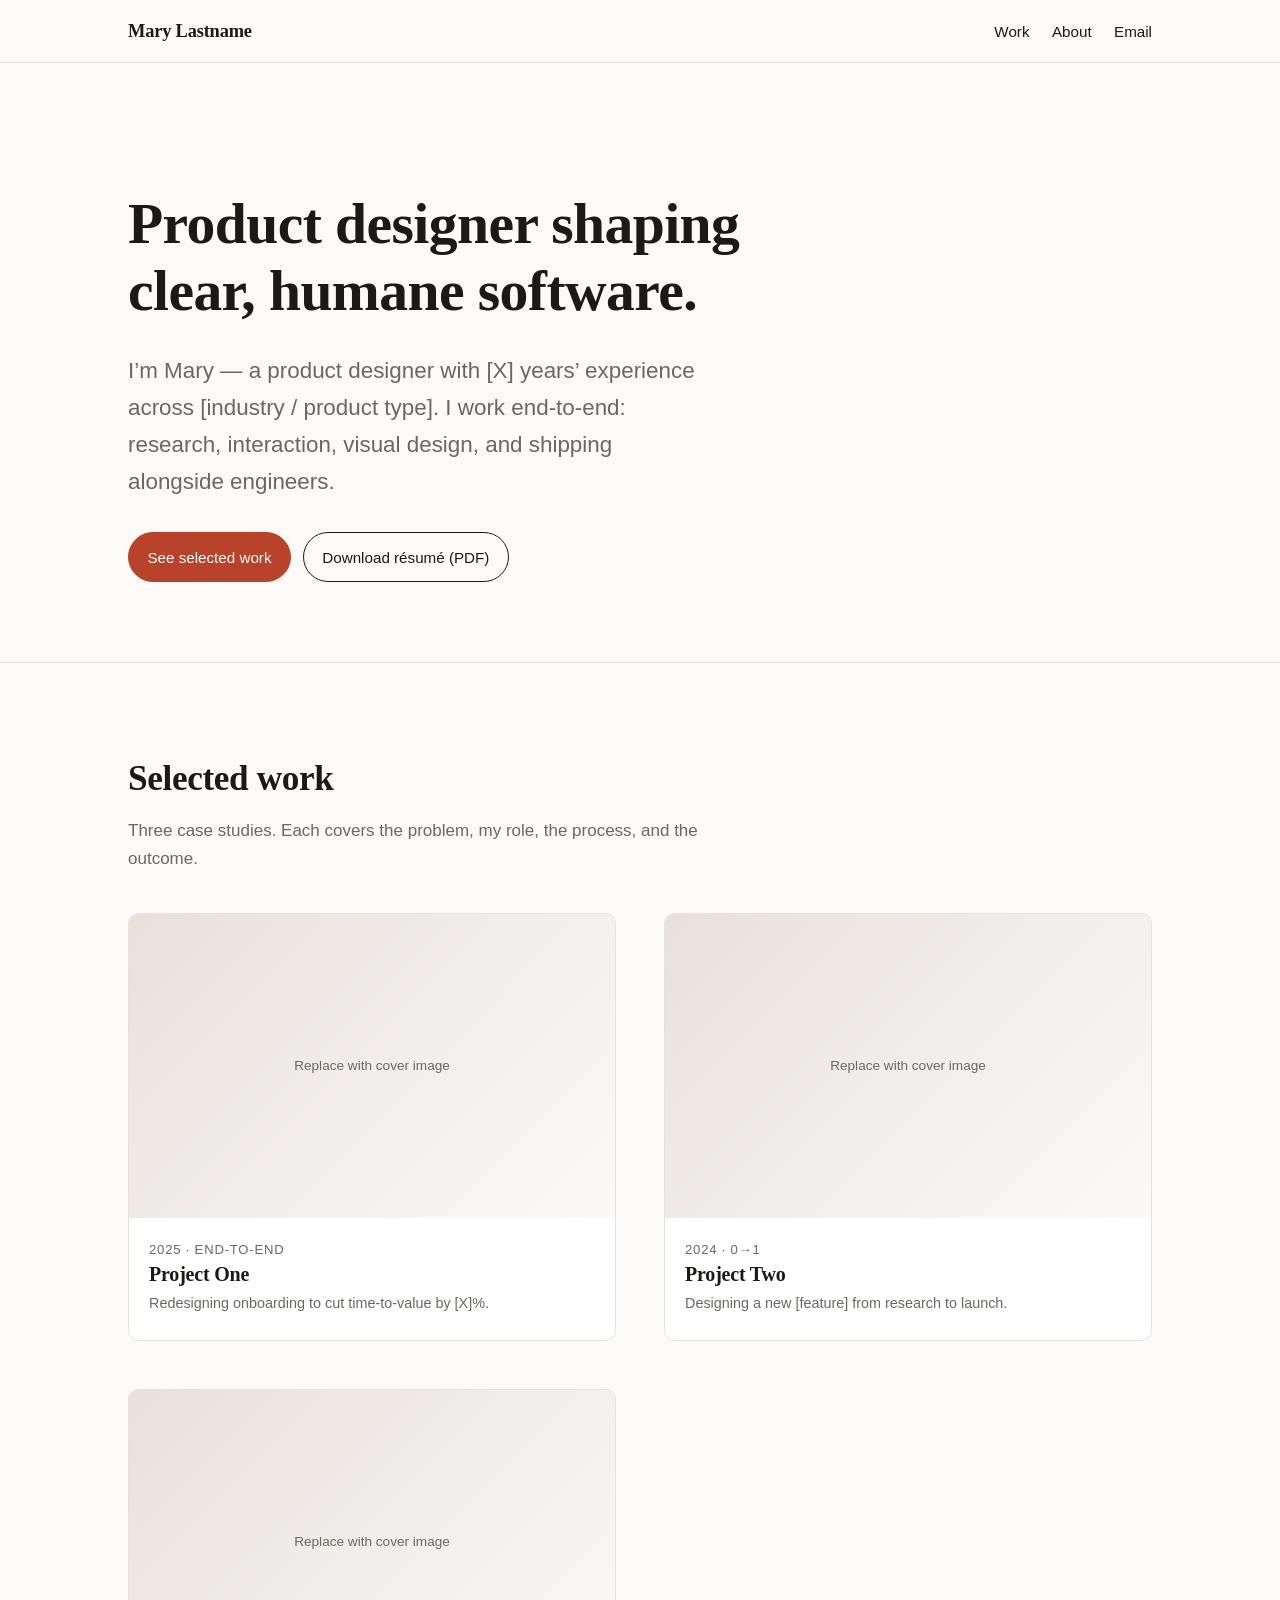
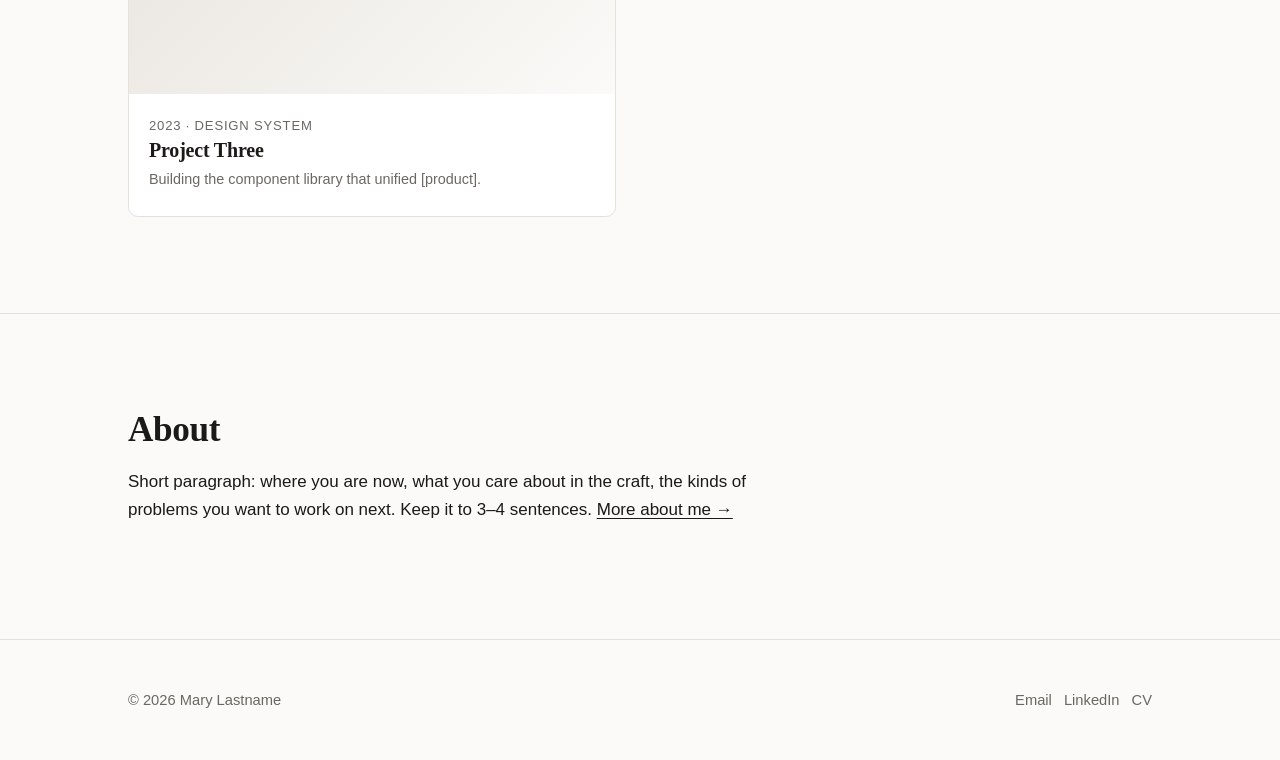
==== index.html @ 0302b174 "Scaffold static portfolio site Plain HTML/CSS/JS, no build step. Home, about, and three case-study p" ====
<!doctype html>
<html lang="en">
<head>
  <meta charset="utf-8">
  <meta name="viewport" content="width=device-width, initial-scale=1">
  <title>Mary Lastname — Product Designer</title>
  <meta name="description" content="Product designer focused on [your focus area]. Selected work and case studies.">

  <!-- Open Graph / social preview -->
  <meta property="og:title" content="Mary Lastname — Product Designer">
  <meta property="og:description" content="Product designer focused on [your focus area]. Selected work and case studies.">
  <meta property="og:type" content="website">
  <meta property="og:url" content="https://YOUR-DOMAIN.com/">
  <meta property="og:image" content="https://YOUR-DOMAIN.com/assets/img/og-cover.png">
  <meta name="twitter:card" content="summary_large_image">

  <link rel="icon" href="/favicon.svg" type="image/svg+xml">
  <link rel="canonical" href="https://YOUR-DOMAIN.com/">
  <link rel="stylesheet" href="/assets/css/styles.css">
</head>
<body>
  <header class="site-header">
    <div class="wrap">
      <a class="brand" href="/">Mary Lastname</a>
      <nav class="nav" aria-label="Primary">
        <a href="/#work">Work</a>
        <a href="/about.html">About</a>
        <a href="mailto:mary@YOUR-DOMAIN.com">Email</a>
      </nav>
    </div>
  </header>

  <main>
    <section class="hero wrap">
      <h1>Product designer shaping<br>clear, humane software.</h1>
      <p class="lede">
        I&rsquo;m Mary &mdash; a product designer with [X] years&rsquo; experience across
        [industry / product type]. I work end&#8209;to&#8209;end: research, interaction,
        visual design, and shipping alongside engineers.
      </p>
      <div class="row mt-2">
        <a class="btn btn--primary" href="/#work">See selected work</a>
        <a class="btn" href="/assets/mary-lastname-resume.pdf">Download r&eacute;sum&eacute; (PDF)</a>
      </div>
    </section>

    <hr class="divider">

    <section id="work" class="wrap">
      <h2>Selected work</h2>
      <p class="muted">Three case studies. Each covers the problem, my role, the process, and the outcome.</p>

      <div class="work-grid">
        <a class="work-card" href="/work/project-one.html">
          <span class="thumb">Replace with cover image</span>
          <span class="body">
            <span class="meta">2025 &middot; End-to-end</span>
            <h3>Project One</h3>
            <span class="muted small">Redesigning onboarding to cut time-to-value by [X]%.</span>
          </span>
        </a>

        <a class="work-card" href="/work/project-two.html">
          <span class="thumb">Replace with cover image</span>
          <span class="body">
            <span class="meta">2024 &middot; 0&rarr;1</span>
            <h3>Project Two</h3>
            <span class="muted small">Designing a new [feature] from research to launch.</span>
          </span>
        </a>

        <a class="work-card" href="/work/project-three.html">
          <span class="thumb">Replace with cover image</span>
          <span class="body">
            <span class="meta">2023 &middot; Design system</span>
            <h3>Project Three</h3>
            <span class="muted small">Building the component library that unified [product].</span>
          </span>
        </a>
      </div>
    </section>

    <hr class="divider">

    <section class="wrap">
      <h2>About</h2>
      <p>
        Short paragraph: where you are now, what you care about in the craft,
        the kinds of problems you want to work on next. Keep it to 3&ndash;4 sentences.
        <a href="/about.html">More about me &rarr;</a>
      </p>
    </section>
  </main>

  <footer class="site-footer">
    <div class="wrap">
      <span>&copy; <span data-year>2026</span> Mary Lastname</span>
      <span class="row">
        <a href="mailto:mary@YOUR-DOMAIN.com">Email</a>
        <a href="https://www.linkedin.com/in/YOUR-HANDLE">LinkedIn</a>
        <a href="https://read.cv/YOUR-HANDLE">CV</a>
      </span>
    </div>
  </footer>

  <script src="/assets/js/main.js" defer></script>
</body>
</html>
---- assets/css/styles.css ----
/* =========================================================
   Mary's Portfolio — base stylesheet
   Plain CSS, no build step. Edit tokens below to reskin.
   ========================================================= */

:root {
  /* Palette (light) */
  --bg:            #fbfaf8;
  --bg-elevated:   #ffffff;
  --text:          #1b1a17;
  --text-muted:    #6b6862;
  --border:        #e6e2db;
  --accent:        #b8422a;
  --accent-text:   #ffffff;

  /* Type */
  --font-sans: -apple-system, BlinkMacSystemFont, "Segoe UI", Roboto, Helvetica, Arial, sans-serif;
  --font-serif: "Iowan Old Style", "Palatino Linotype", Palatino, "Book Antiqua", Georgia, serif;

  /* Rhythm */
  --measure: 68ch;
  --page-max: 1120px;
  --gap: clamp(1.5rem, 4vw, 3rem);
  --radius: 10px;
}

@media (prefers-color-scheme: dark) {
  :root {
    --bg:          #16150f;
    --bg-elevated:  #1e1d16;
    --text:        #ece9e1;
    --text-muted:  #a4a094;
    --border:      #322f26;
    --accent:      #e0714f;
    --accent-text: #16150f;
  }
}

/* ---------- Reset-ish ---------- */
*, *::before, *::after { box-sizing: border-box; }
html { -webkit-text-size-adjust: 100%; scroll-behavior: smooth; }
body {
  margin: 0;
  background: var(--bg);
  color: var(--text);
  font-family: var(--font-sans);
  font-size: 1.0625rem;
  line-height: 1.65;
  -webkit-font-smoothing: antialiased;
  text-rendering: optimizeLegibility;
}
img, picture, video { max-width: 100%; height: auto; display: block; }
a { color: inherit; text-underline-offset: 3px; text-decoration-thickness: 1px; }
a:hover { color: var(--accent); }

h1, h2, h3, h4 {
  font-family: var(--font-serif);
  font-weight: 600;
  line-height: 1.15;
  letter-spacing: -0.01em;
  margin: 0 0 0.5em;
}
h1 { font-size: clamp(2.2rem, 6vw, 3.6rem); }
h2 { font-size: clamp(1.6rem, 3.5vw, 2.2rem); }
h3 { font-size: 1.25rem; }

p { margin: 0 0 1.1em; max-width: var(--measure); }
.muted { color: var(--text-muted); }
.small { font-size: 0.9rem; }

/* ---------- Layout ---------- */
.wrap {
  width: 100%;
  max-width: var(--page-max);
  margin-inline: auto;
  padding-inline: clamp(1.25rem, 5vw, 3rem);
}
section { padding-block: clamp(3rem, 8vw, 6rem); }
.divider { border: 0; border-top: 1px solid var(--border); margin: 0; }

/* ---------- Header / nav ---------- */
.site-header {
  position: sticky; top: 0; z-index: 10;
  background: color-mix(in srgb, var(--bg) 88%, transparent);
  backdrop-filter: saturate(140%) blur(8px);
  border-bottom: 1px solid var(--border);
}
.site-header .wrap {
  display: flex; align-items: baseline; justify-content: space-between;
  padding-block: 1rem;
}
.brand { font-family: var(--font-serif); font-size: 1.15rem; font-weight: 600; text-decoration: none; letter-spacing: -0.01em; }
.nav { display: flex; gap: 1.4rem; font-size: 0.95rem; }
.nav a { text-decoration: none; }
.nav a[aria-current="page"] { color: var(--accent); }

/* ---------- Hero ---------- */
.hero { padding-block: clamp(4rem, 12vw, 8rem) clamp(3rem, 8vw, 5rem); }
.hero p.lede {
  font-size: clamp(1.15rem, 2.4vw, 1.4rem);
  color: var(--text-muted);
  max-width: 46ch;
}

/* ---------- Work grid ---------- */
.work-grid {
  display: grid;
  grid-template-columns: repeat(auto-fill, minmax(320px, 1fr));
  gap: var(--gap);
  margin-top: 2.5rem;
}
.work-card {
  display: flex; flex-direction: column;
  background: var(--bg-elevated);
  border: 1px solid var(--border);
  border-radius: var(--radius);
  overflow: hidden;
  text-decoration: none;
  transition: transform .18s ease, box-shadow .18s ease, border-color .18s ease;
}
.work-card:hover {
  transform: translateY(-3px);
  border-color: color-mix(in srgb, var(--accent) 40%, var(--border));
  box-shadow: 0 12px 30px -12px rgba(0,0,0,.25);
}
.work-card .thumb {
  aspect-ratio: 16 / 10;
  background: linear-gradient(135deg, var(--border), var(--bg));
  display: grid; place-items: center;
  color: var(--text-muted);
  font-size: 0.85rem;
}
.work-card .body { padding: 1.1rem 1.25rem 1.4rem; }
.work-card .body h3 { margin-bottom: 0.15em; }
.work-card .meta { font-size: 0.82rem; text-transform: uppercase; letter-spacing: 0.06em; color: var(--text-muted); }

/* ---------- Case study ---------- */
.case-header { padding-block: clamp(3rem, 9vw, 6rem) 2rem; }
.case-header .kicker { text-transform: uppercase; letter-spacing: 0.12em; font-size: 0.8rem; color: var(--accent); margin-bottom: 1rem; }
.case-facts {
  display: grid; grid-template-columns: repeat(auto-fit, minmax(140px, 1fr));
  gap: 1.5rem; margin-top: 2.5rem;
  border-top: 1px solid var(--border); padding-top: 1.75rem;
}
.case-facts dt { font-size: 0.78rem; text-transform: uppercase; letter-spacing: 0.08em; color: var(--text-muted); margin-bottom: 0.3rem; }
.case-facts dd { margin: 0; font-size: 0.98rem; }

.case-body { max-width: 760px; }
.case-body h2 { margin-top: 2.5em; }
.case-body figure { margin: 2.5rem 0; }
.case-body figure img { border: 1px solid var(--border); border-radius: var(--radius); }
.case-body figcaption { font-size: 0.85rem; color: var(--text-muted); margin-top: 0.6rem; }
.case-body blockquote {
  margin: 2rem 0; padding-left: 1.25rem;
  border-left: 3px solid var(--accent);
  font-family: var(--font-serif); font-size: 1.2rem; font-style: italic;
}
.placeholder-media {
  aspect-ratio: 16 / 9;
  background: repeating-linear-gradient(45deg, var(--bg-elevated), var(--bg-elevated) 12px, var(--border) 12px, var(--border) 24px);
  border: 1px dashed var(--border); border-radius: var(--radius);
  display: grid; place-items: center; color: var(--text-muted); font-size: 0.85rem;
}

/* ---------- Buttons ---------- */
.btn {
  display: inline-flex; align-items: center; gap: 0.5rem;
  padding: 0.7rem 1.15rem;
  border-radius: 999px;
  border: 1px solid var(--text);
  text-decoration: none; font-size: 0.95rem;
  transition: background .15s ease, color .15s ease;
}
.btn:hover { background: var(--text); color: var(--bg); }
.btn--primary { background: var(--accent); border-color: var(--accent); color: var(--accent-text); }
.btn--primary:hover { background: color-mix(in srgb, var(--accent) 85%, #000); color: var(--accent-text); }

/* ---------- Prev/next ---------- */
.case-nav { display: flex; justify-content: space-between; gap: 1rem; font-size: 0.95rem; }

/* ---------- Footer ---------- */
.site-footer {
  border-top: 1px solid var(--border);
  padding-block: 3rem;
  font-size: 0.92rem;
  color: var(--text-muted);
}
.site-footer .wrap { display: flex; flex-wrap: wrap; gap: 1rem 2rem; justify-content: space-between; }
.site-footer a { text-decoration: none; }

/* ---------- Utilities ---------- */
.stack > * + * { margin-top: 1rem; }
.row { display: flex; flex-wrap: wrap; gap: 0.75rem; align-items: center; }
.mt-2 { margin-top: 2rem; } .mt-3 { margin-top: 3rem; }
.visually-hidden {
  position: absolute; width: 1px; height: 1px; padding: 0; margin: -1px;
  overflow: hidden; clip: rect(0 0 0 0); white-space: nowrap; border: 0;
}

@media (prefers-reduced-motion: reduce) {
  * { animation-duration: .01ms !important; transition-duration: .01ms !important; scroll-behavior: auto !important; }
}
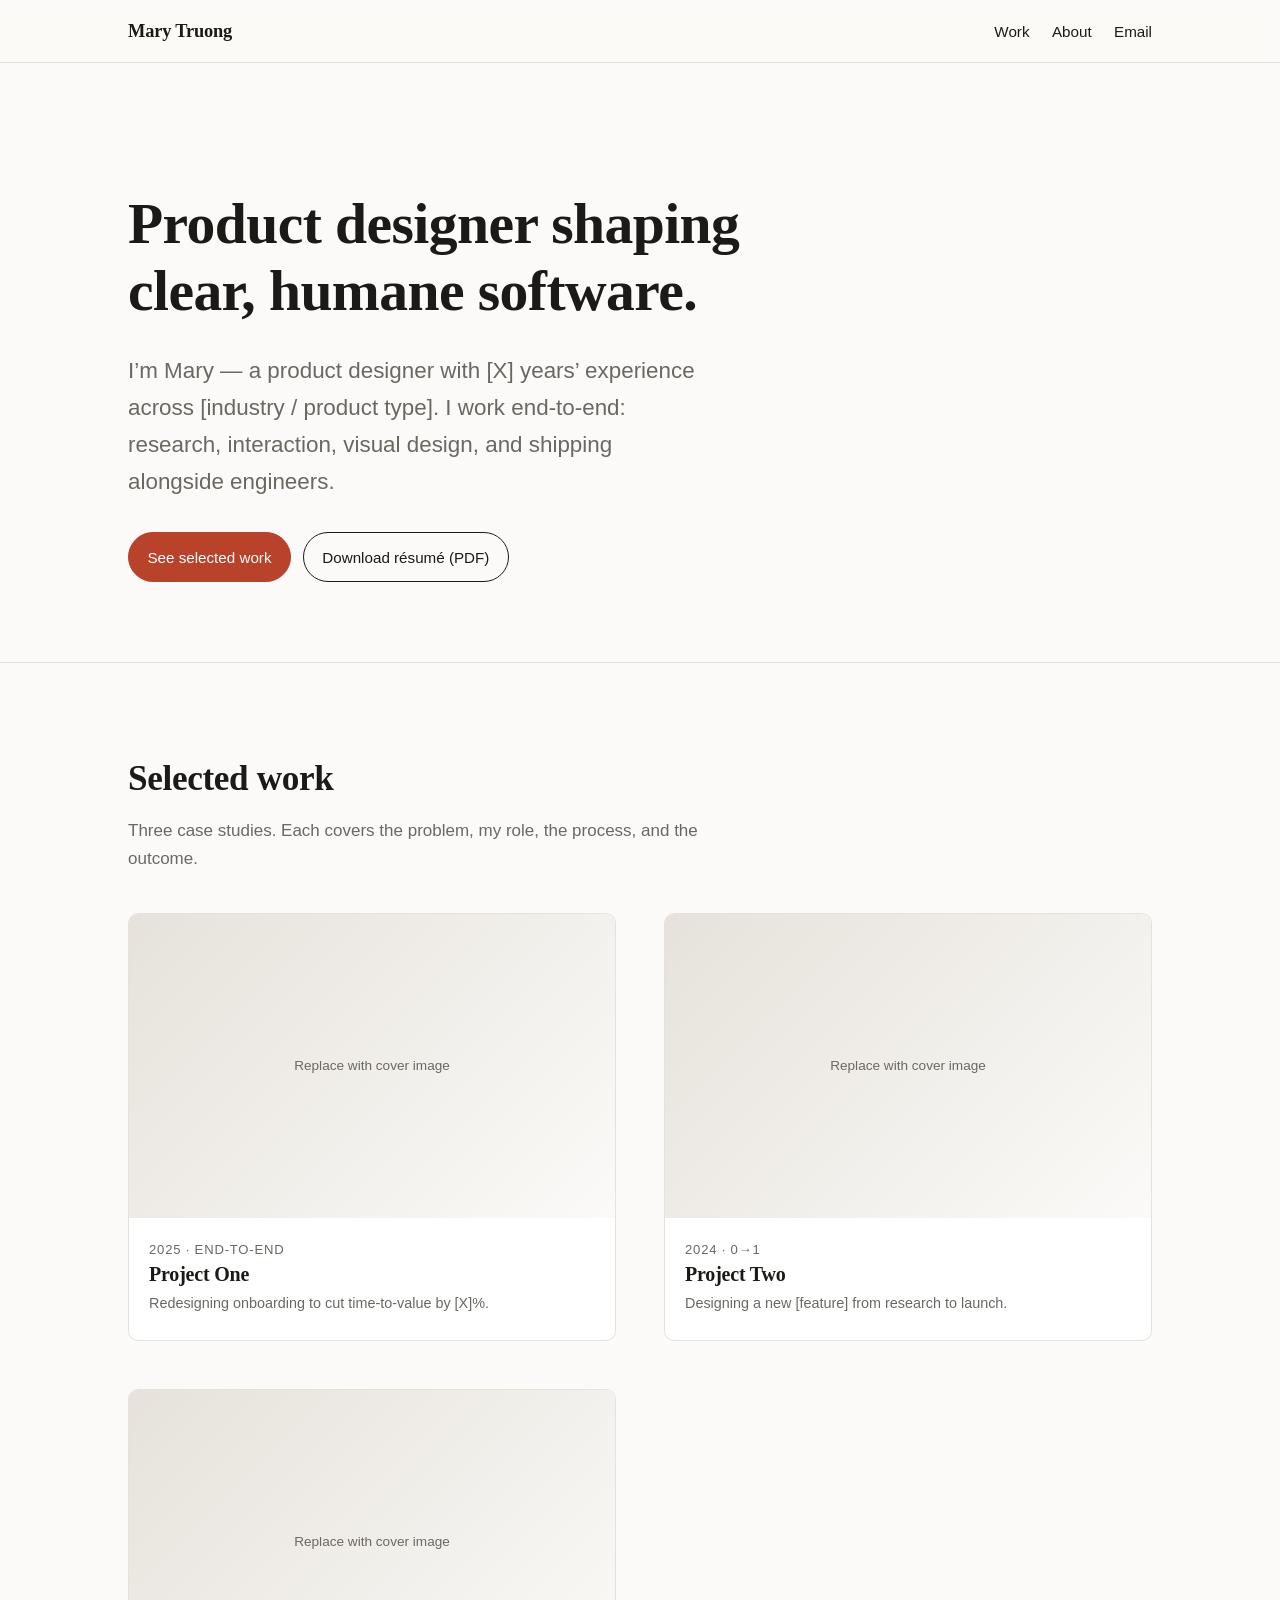
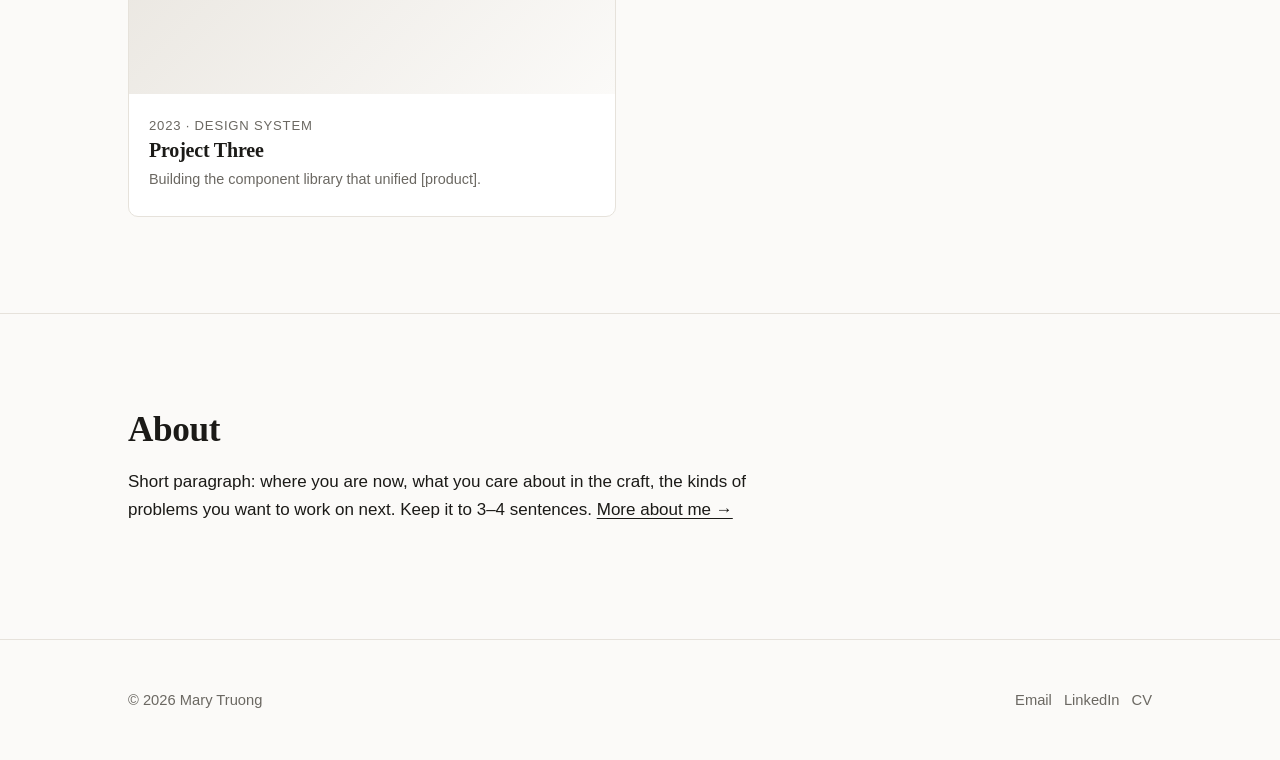
==== commit 297aea29: "Fill in name (Mary Truong) and domain (marytruong.design)" ====
--- a/index.html
+++ b/index.html
@@ -3,29 +3,29 @@
 <head>
   <meta charset="utf-8">
   <meta name="viewport" content="width=device-width, initial-scale=1">
-  <title>Mary Lastname — Product Designer</title>
+  <title>Mary Truong — Product Designer</title>
   <meta name="description" content="Product designer focused on [your focus area]. Selected work and case studies.">
 
   <!-- Open Graph / social preview -->
-  <meta property="og:title" content="Mary Lastname — Product Designer">
+  <meta property="og:title" content="Mary Truong — Product Designer">
   <meta property="og:description" content="Product designer focused on [your focus area]. Selected work and case studies.">
   <meta property="og:type" content="website">
-  <meta property="og:url" content="https://YOUR-DOMAIN.com/">
-  <meta property="og:image" content="https://YOUR-DOMAIN.com/assets/img/og-cover.png">
+  <meta property="og:url" content="https://marytruong.design/">
+  <meta property="og:image" content="https://marytruong.design/assets/img/og-cover.png">
   <meta name="twitter:card" content="summary_large_image">
 
   <link rel="icon" href="/favicon.svg" type="image/svg+xml">
-  <link rel="canonical" href="https://YOUR-DOMAIN.com/">
+  <link rel="canonical" href="https://marytruong.design/">
   <link rel="stylesheet" href="/assets/css/styles.css">
 </head>
 <body>
   <header class="site-header">
     <div class="wrap">
-      <a class="brand" href="/">Mary Lastname</a>
+      <a class="brand" href="/">Mary Truong</a>
       <nav class="nav" aria-label="Primary">
         <a href="/#work">Work</a>
         <a href="/about.html">About</a>
-        <a href="mailto:mary@YOUR-DOMAIN.com">Email</a>
+        <a href="mailto:mary@marytruong.design">Email</a>
       </nav>
     </div>
   </header>
@@ -40,7 +40,7 @@
       </p>
       <div class="row mt-2">
         <a class="btn btn--primary" href="/#work">See selected work</a>
-        <a class="btn" href="/assets/mary-lastname-resume.pdf">Download r&eacute;sum&eacute; (PDF)</a>
+        <a class="btn" href="/assets/mary-truong-resume.pdf">Download r&eacute;sum&eacute; (PDF)</a>
       </div>
     </section>
 
@@ -94,9 +94,9 @@
 
   <footer class="site-footer">
     <div class="wrap">
-      <span>&copy; <span data-year>2026</span> Mary Lastname</span>
+      <span>&copy; <span data-year>2026</span> Mary Truong</span>
       <span class="row">
-        <a href="mailto:mary@YOUR-DOMAIN.com">Email</a>
+        <a href="mailto:mary@marytruong.design">Email</a>
         <a href="https://www.linkedin.com/in/YOUR-HANDLE">LinkedIn</a>
         <a href="https://read.cv/YOUR-HANDLE">CV</a>
       </span>
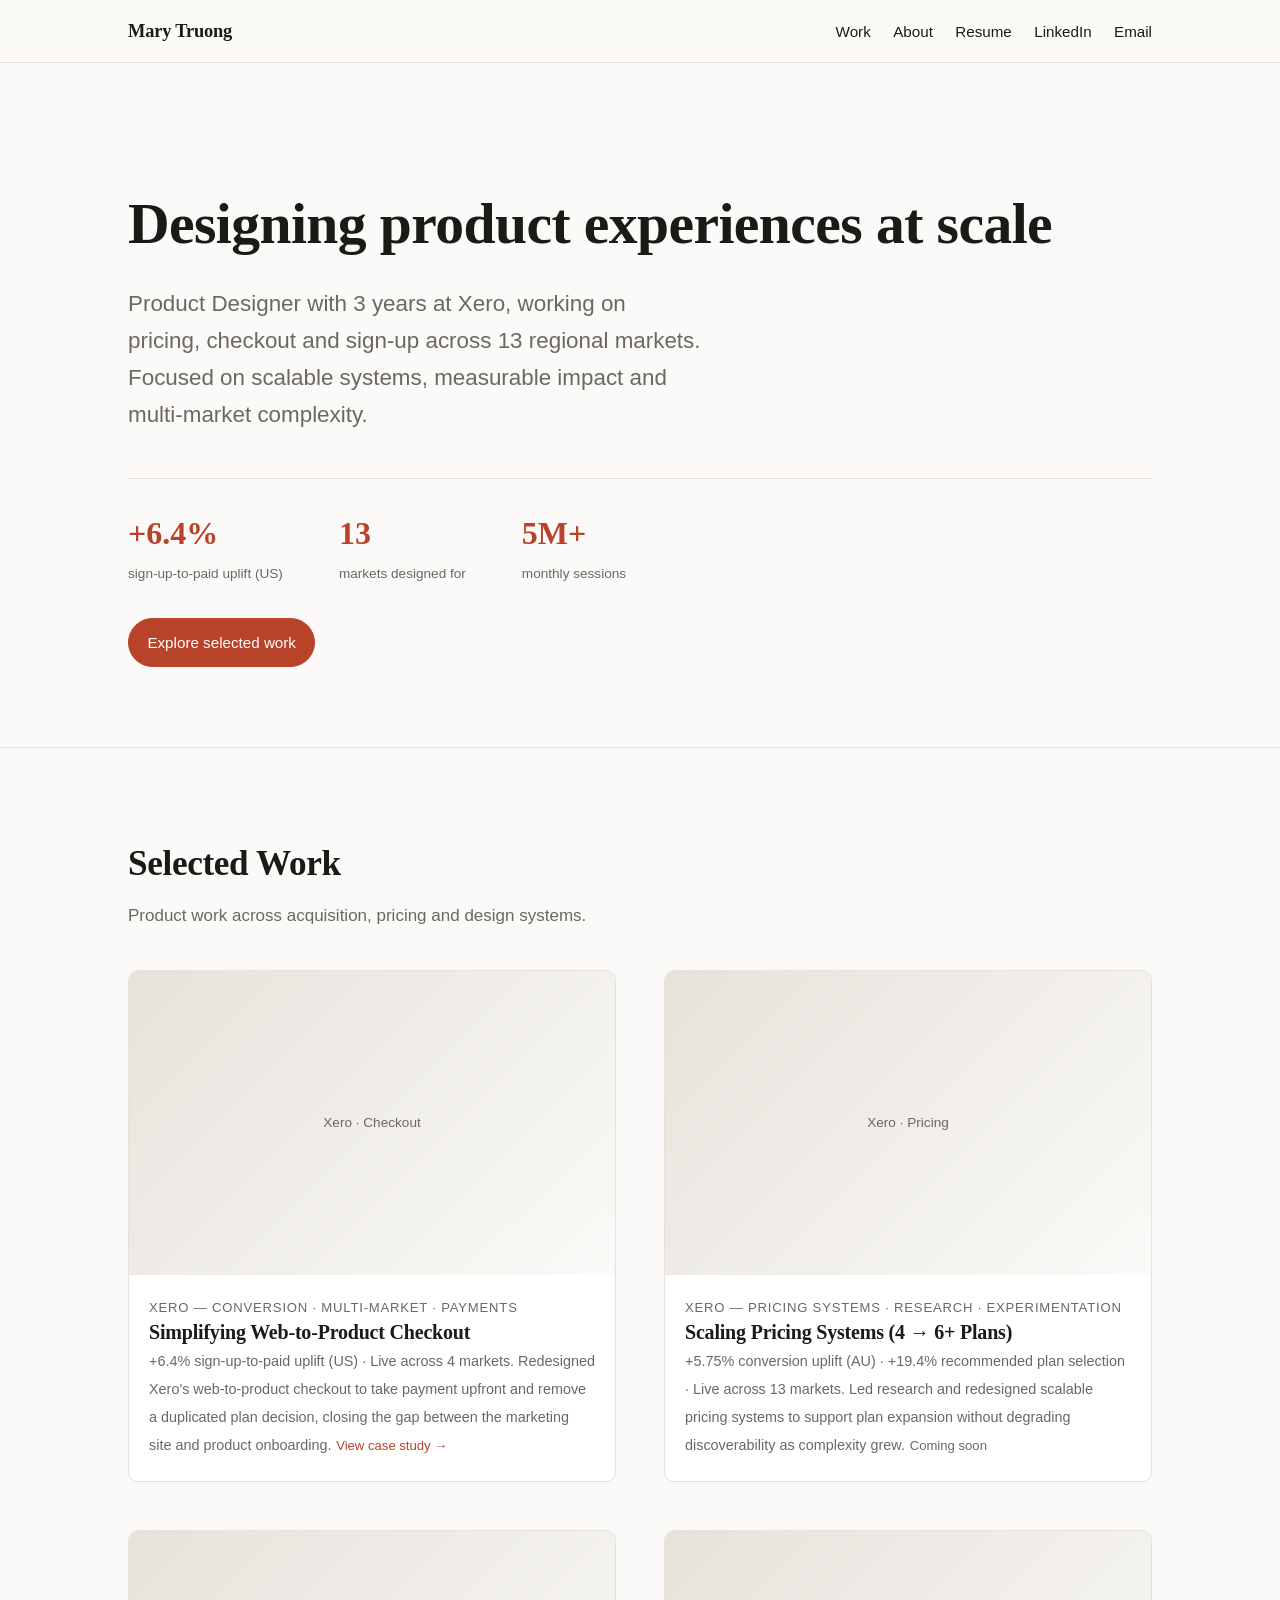
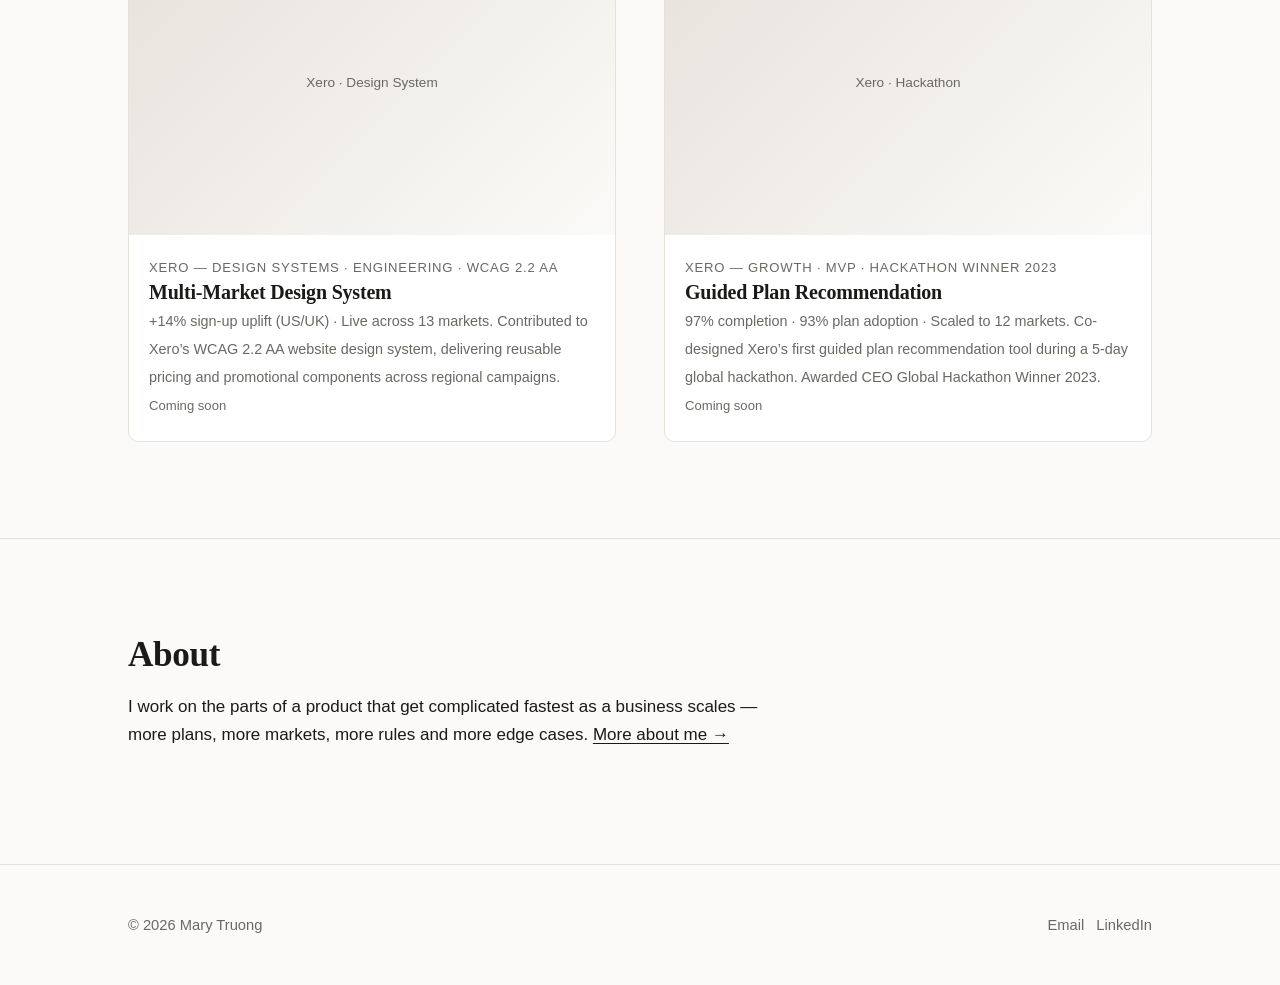
==== commit edcda58e: "Port real content from the Framer site (marytruong.design) Replaces placeholder copy with the actual" ====
--- a/index.html
+++ b/index.html
@@ -4,14 +4,13 @@
   <meta charset="utf-8">
   <meta name="viewport" content="width=device-width, initial-scale=1">
   <title>Mary Truong — Product Designer</title>
-  <meta name="description" content="Product designer focused on [your focus area]. Selected work and case studies.">
+  <meta name="description" content="Product designer focused on pricing, checkout and sign-up systems at scale. Selected work from Xero across 13 regional markets.">
 
   <!-- Open Graph / social preview -->
   <meta property="og:title" content="Mary Truong — Product Designer">
-  <meta property="og:description" content="Product designer focused on [your focus area]. Selected work and case studies.">
+  <meta property="og:description" content="Product designer focused on pricing, checkout and sign-up systems at scale. Selected work from Xero across 13 regional markets.">
   <meta property="og:type" content="website">
   <meta property="og:url" content="https://marytruong.design/">
-  <meta property="og:image" content="https://marytruong.design/assets/img/og-cover.png">
   <meta name="twitter:card" content="summary_large_image">
 
   <link rel="icon" href="/favicon.svg" type="image/svg+xml">
@@ -25,58 +24,79 @@
       <nav class="nav" aria-label="Primary">
         <a href="/#work">Work</a>
         <a href="/about.html">About</a>
-        <a href="mailto:mary@marytruong.design">Email</a>
+        <a href="https://drive.google.com/file/d/1UsiErJGyU9-mSsMNYVOC-aUjv8Ebl311/preview">Resume</a>
+        <a href="https://www.linkedin.com/in/marytruong/">LinkedIn</a>
+        <a href="mailto:marytruong.zmy@gmail.com">Email</a>
       </nav>
     </div>
   </header>
 
   <main>
     <section class="hero wrap">
-      <h1>Product designer shaping<br>clear, humane software.</h1>
+      <h1>Designing product experiences at scale</h1>
       <p class="lede">
-        I&rsquo;m Mary &mdash; a product designer with [X] years&rsquo; experience across
-        [industry / product type]. I work end&#8209;to&#8209;end: research, interaction,
-        visual design, and shipping alongside engineers.
+        Product Designer with 3 years at Xero, working on pricing, checkout and sign&#8209;up
+        across 13 regional markets. Focused on scalable systems, measurable impact and
+        multi&#8209;market complexity.
       </p>
+
+      <dl class="stat-row">
+        <div class="stat"><dd>+6.4%</dd><dt>sign-up-to-paid uplift (US)</dt></div>
+        <div class="stat"><dd>13</dd><dt>markets designed for</dt></div>
+        <div class="stat"><dd>5M+</dd><dt>monthly sessions</dt></div>
+      </dl>
+
       <div class="row mt-2">
-        <a class="btn btn--primary" href="/#work">See selected work</a>
-        <a class="btn" href="/assets/mary-truong-resume.pdf">Download r&eacute;sum&eacute; (PDF)</a>
+        <a class="btn btn--primary" href="/#work">Explore selected work</a>
       </div>
     </section>
 
     <hr class="divider">
 
     <section id="work" class="wrap">
-      <h2>Selected work</h2>
-      <p class="muted">Three case studies. Each covers the problem, my role, the process, and the outcome.</p>
+      <h2>Selected Work</h2>
+      <p class="muted">Product work across acquisition, pricing and design systems.</p>
 
       <div class="work-grid">
-        <a class="work-card" href="/work/project-one.html">
-          <span class="thumb">Replace with cover image</span>
+        <a class="work-card" href="/work/checkout-flow.html">
+          <span class="thumb">Xero &middot; Checkout</span>
           <span class="body">
-            <span class="meta">2025 &middot; End-to-end</span>
-            <h3>Project One</h3>
-            <span class="muted small">Redesigning onboarding to cut time-to-value by [X]%.</span>
+            <span class="meta">Xero &mdash; Conversion &middot; Multi-Market &middot; Payments</span>
+            <h3>Simplifying Web-to-Product Checkout</h3>
+            <span class="muted small">+6.4% sign-up-to-paid uplift (US) &middot; Live across 4 markets. Redesigned Xero's web-to-product checkout to take payment upfront and remove a duplicated plan decision, closing the gap between the marketing site and product onboarding.</span>
+            <span class="status">View case study &rarr;</span>
           </span>
         </a>
 
-        <a class="work-card" href="/work/project-two.html">
-          <span class="thumb">Replace with cover image</span>
+        <div class="work-card is-soon">
+          <span class="thumb">Xero &middot; Pricing</span>
           <span class="body">
-            <span class="meta">2024 &middot; 0&rarr;1</span>
-            <h3>Project Two</h3>
-            <span class="muted small">Designing a new [feature] from research to launch.</span>
+            <span class="meta">Xero &mdash; Pricing Systems &middot; Research &middot; Experimentation</span>
+            <h3>Scaling Pricing Systems (4 &rarr; 6+ Plans)</h3>
+            <span class="muted small">+5.75% conversion uplift (AU) &middot; +19.4% recommended plan selection &middot; Live across 13 markets. Led research and redesigned scalable pricing systems to support plan expansion without degrading discoverability as complexity grew.</span>
+            <span class="status">Coming soon</span>
           </span>
-        </a>
+        </div>
 
-        <a class="work-card" href="/work/project-three.html">
-          <span class="thumb">Replace with cover image</span>
+        <div class="work-card is-soon">
+          <span class="thumb">Xero &middot; Design System</span>
           <span class="body">
-            <span class="meta">2023 &middot; Design system</span>
-            <h3>Project Three</h3>
-            <span class="muted small">Building the component library that unified [product].</span>
+            <span class="meta">Xero &mdash; Design Systems &middot; Engineering &middot; WCAG 2.2 AA</span>
+            <h3>Multi-Market Design System</h3>
+            <span class="muted small">+14% sign-up uplift (US/UK) &middot; Live across 13 markets. Contributed to Xero&rsquo;s WCAG 2.2 AA website design system, delivering reusable pricing and promotional components across regional campaigns.</span>
+            <span class="status">Coming soon</span>
           </span>
-        </a>
+        </div>
+
+        <div class="work-card is-soon">
+          <span class="thumb">Xero &middot; Hackathon</span>
+          <span class="body">
+            <span class="meta">Xero &mdash; Growth &middot; MVP &middot; Hackathon Winner 2023</span>
+            <h3>Guided Plan Recommendation</h3>
+            <span class="muted small">97% completion &middot; 93% plan adoption &middot; Scaled to 12 markets. Co-designed Xero&rsquo;s first guided plan recommendation tool during a 5-day global hackathon. Awarded CEO Global Hackathon Winner 2023.</span>
+            <span class="status">Coming soon</span>
+          </span>
+        </div>
       </div>
     </section>
 
@@ -85,8 +105,8 @@
     <section class="wrap">
       <h2>About</h2>
       <p>
-        Short paragraph: where you are now, what you care about in the craft,
-        the kinds of problems you want to work on next. Keep it to 3&ndash;4 sentences.
+        I work on the parts of a product that get complicated fastest as a business scales
+        &mdash; more plans, more markets, more rules and more edge cases.
         <a href="/about.html">More about me &rarr;</a>
       </p>
     </section>
@@ -96,9 +116,8 @@
     <div class="wrap">
       <span>&copy; <span data-year>2026</span> Mary Truong</span>
       <span class="row">
-        <a href="mailto:mary@marytruong.design">Email</a>
-        <a href="https://www.linkedin.com/in/YOUR-HANDLE">LinkedIn</a>
-        <a href="https://read.cv/YOUR-HANDLE">CV</a>
+        <a href="mailto:marytruong.zmy@gmail.com">Email</a>
+        <a href="https://www.linkedin.com/in/marytruong/">LinkedIn</a>
       </span>
     </div>
   </footer>
--- a/assets/css/styles.css
+++ b/assets/css/styles.css
@@ -102,6 +102,35 @@
   max-width: 46ch;
 }
 
+/* ---------- Stat row ---------- */
+.stat-row {
+  display: flex; flex-wrap: wrap; gap: clamp(1.75rem, 6vw, 3.5rem);
+  margin: 2.75rem 0 0;
+  padding-top: 1.75rem;
+  border-top: 1px solid var(--border);
+}
+.stat-row .stat { margin: 0; }
+.stat-row dd {
+  font-family: var(--font-serif); font-weight: 600;
+  font-size: clamp(1.5rem, 3.5vw, 2rem);
+  color: var(--accent);
+  margin: 0;
+}
+.stat-row dt { font-size: 0.85rem; color: var(--text-muted); margin-top: 0.2rem; }
+
+/* ---------- Eyebrow label (reusable kicker) ---------- */
+.eyebrow { text-transform: uppercase; letter-spacing: 0.12em; font-size: 0.8rem; color: var(--accent); margin-bottom: 0.6rem; }
+
+/* ---------- Fact groups (impact / scale) ---------- */
+.fact-groups {
+  display: grid; grid-template-columns: repeat(auto-fit, minmax(220px, 1fr));
+  gap: 1.75rem; margin-top: 2.5rem;
+  border-top: 1px solid var(--border); padding-top: 1.75rem;
+}
+.fact-list { list-style: none; margin: 0.6rem 0 0; padding: 0; }
+.fact-list li { margin-bottom: 0.4rem; }
+.fact-list li:last-child { margin-bottom: 0; }
+
 /* ---------- Work grid ---------- */
 .work-grid {
   display: grid;
@@ -133,6 +162,10 @@
 .work-card .body { padding: 1.1rem 1.25rem 1.4rem; }
 .work-card .body h3 { margin-bottom: 0.15em; }
 .work-card .meta { font-size: 0.82rem; text-transform: uppercase; letter-spacing: 0.06em; color: var(--text-muted); }
+.work-card .status { font-size: 0.82rem; margin-top: 0.9rem; color: var(--accent); }
+.work-card.is-soon { cursor: default; }
+.work-card.is-soon:hover { transform: none; border-color: var(--border); box-shadow: none; }
+.work-card.is-soon .status { color: var(--text-muted); }
 
 /* ---------- Case study ---------- */
 .case-header { padding-block: clamp(3rem, 9vw, 6rem) 2rem; }
